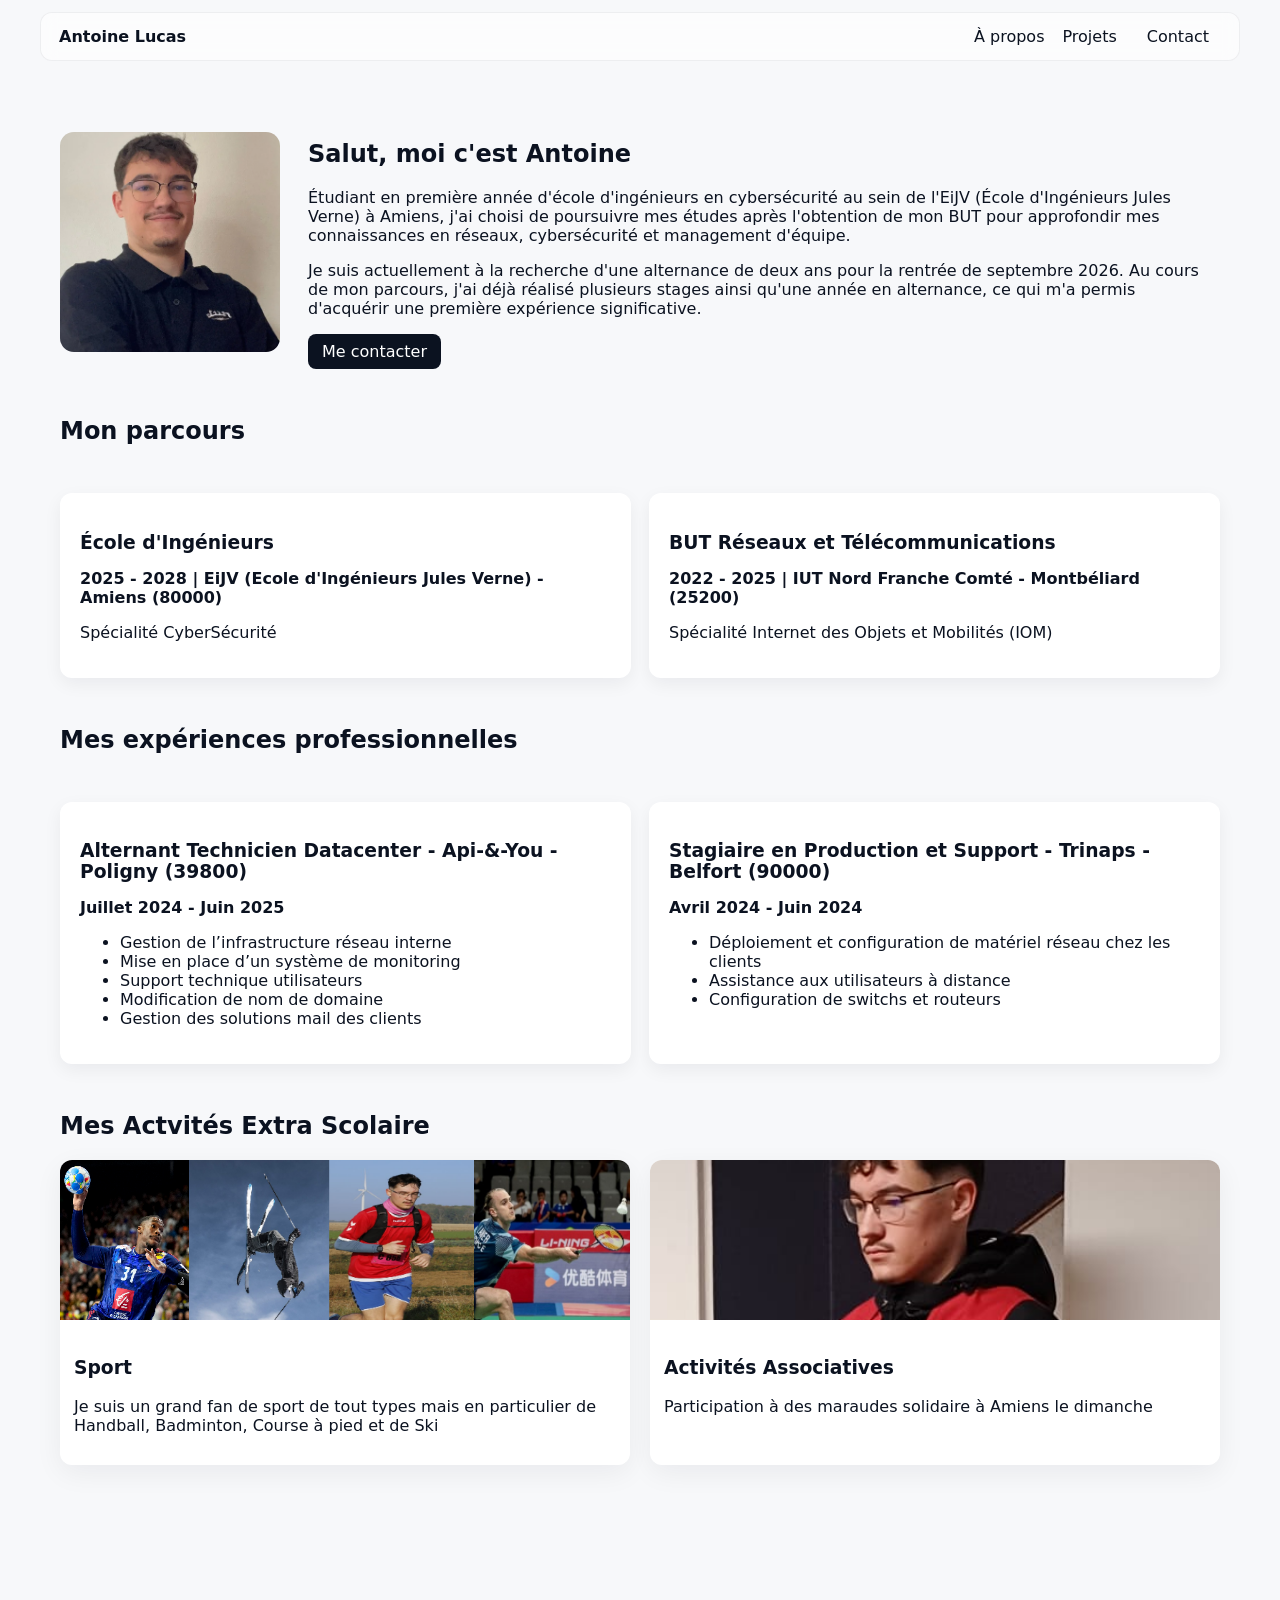
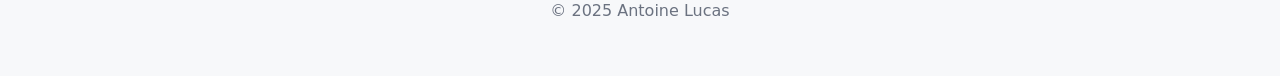
==== about.html @ 5a48b869 "Add files via upload" ====
<!doctype html>
<html lang="fr">
<head>
<meta charset="utf-8">
<meta name="viewport" content="width=device-width,initial-scale=1">
<title>À propos — Antoine Lucas</title>
<link rel="stylesheet" href="style.css">
</head>
<body>
<canvas id="starfield"></canvas>
<nav class="navbar">
<div class="nav-inner">
<a class="brand" href="index.html">Antoine Lucas</a>
<button class="nav-toggle">☰</button>
<div class="nav-links">
<a href="about.html">À propos</a>
<a href="projets.html">Projets</a>
<a href="contact.html" class="btn small">Contact</a>
</div>
</div>
</nav>

<main class="container">
<section class="about-hero">
<div class="profile">
<img src="moi.PNG" alt="Photo Antoine"/>
</div>
<div class="bio">
<h1>Salut, moi c'est Antoine</h1>
<p>Étudiant en première année d'école d'ingénieurs en cybersécurité au sein de l'EiJV (École d'Ingénieurs Jules Verne) à Amiens, j'ai choisi de poursuivre mes études après l'obtention de mon BUT pour approfondir mes connaissances en réseaux, cybersécurité et management d'équipe.</p>

<p>Je suis actuellement à la recherche d'une alternance de deux ans pour la rentrée de septembre 2026. Au cours de mon parcours, j'ai déjà réalisé plusieurs stages ainsi qu'une année en alternance, ce qui m'a permis d'acquérir une première expérience significative.</p>
<a class="btn primary" href="contact.html">Me contacter</a>
</div>
</section>

<section class="timeline" style="margin-top: 48px;">
<h2>Mon parcours</h2>
<div class="intro-grid">
<article class="feature">
<h3>École d'Ingénieurs</h3>
<p><strong>2025 - 2028 | EiJV (Ecole d'Ingénieurs Jules Verne) - Amiens (80000)</strong></p>
<p>Spécialité CyberSécurité</p>
</article>

<article class="feature">
<h3>BUT Réseaux et Télécommunications</h3>
<p><strong>2022 - 2025 | IUT Nord Franche Comté - Montbéliard (25200)</strong></p>
<p>Spécialité Internet des Objets et Mobilités (IOM)</p>
</article>
</div>
</section>

<section class="experiences" style="margin-top: 48px;">
<h2>Mes expériences professionnelles</h2>
<div class="intro-grid">
<article class="feature">
<h3>Alternant Technicien Datacenter - Api-&-You - Poligny (39800)</h3>
<p><strong>Juillet 2024 - Juin 2025</strong></p>
<ul>
<li>Gestion de l’infrastructure réseau interne</li>
<li>Mise en place d’un système de monitoring</li>
<li>Support technique utilisateurs</li>
<li>Modification de nom de domaine</li>
<li>Gestion des solutions mail des clients</li>
</ul>
</article>

<article class="feature">
<h3>Stagiaire en Production et Support - Trinaps - Belfort (90000)</h3>
<p><strong>Avril 2024 - Juin 2024</strong></p>
<ul>
<li>Déploiement et configuration de matériel réseau chez les clients</li>
<li>Assistance aux utilisateurs à distance</li>
<li>Configuration de switchs et routeurs</li>
</ul>
</article>
</div>
</section>

<section class="passions" style="margin-top: 48px;">
<h2>Mes Actvités Extra Scolaire</h2>
<div class="projects-grid">
<article class="project-card">
<img src="rr.PNG" alt="Passion 1">
<div class="project-body">
<h3>Sport</h3>
<p>Je suis un grand fan de sport de tout types mais en particulier de Handball, Badminton, Course à pied et de Ski</p>
</div>
</article>

<article class="project-card">
<img src="tt.PNG" alt="Passion 2">
<div class="project-body">
<h3>Activités Associatives</h3>
<p>Participation à des maraudes solidaire à Amiens le dimanche</p>
</div>
</article>
</div>
</section>

</main>

<footer class="site-footer">
<p>© 2025 Antoine Lucas</p>
</footer>

<script src="assets/script.js"></script>
</body>
</html>
---- style.css ----
/* Reset + base */
*{box-sizing:border-box}
html,body{height:100%}
body{
font-family: 'Inter', system-ui, -apple-system, 'Segoe UI', Roboto, 'Helvetica Neue', Arial;
margin:0; color:#0b1220; background:#f7f8fa; -webkit-font-smoothing:antialiased;
}


/* Canvas (étoiles) placé derrière tout */
#starfield{position:fixed;inset:0;z-index:-1}


/* NAVBAR (glass + centered inner) */
.navbar{position:fixed;inset:0 0 auto 0;height:72px;display:flex;align-items:center;justify-content:center;padding:12px 20px;z-index:20}
.nav-inner{width:100%;max-width:1200px;display:flex;align-items:center;justify-content:space-between;background:rgba(255,255,255,0.6);backdrop-filter:blur(8px);border-radius:12px;padding:8px 18px;border:1px solid rgba(11,18,32,0.06)}
.brand{font-weight:700;color:#0b1220;text-decoration:none}
.nav-links{display:flex;align-items:center}
.nav-links a{margin-left:18px;text-decoration:none;color:#0b1220;font-weight:500}
.nav-toggle{display:none;background:transparent;border:none;font-size:20px}
.btn{display:inline-block;padding:8px 14px;border-radius:8px;text-decoration:none}
.btn.small{padding:6px 12px}
.btn.primary{background:#0b1220;color:#fff}
.btn.ghost{background:transparent;border:1px solid rgba(11,18,32,0.08)}


/* MAIN container */
.container{max-width:1200px;margin:120px auto 80px;padding:0 20px}


/* HERO */
.hero{display:grid;grid-template-columns:1fr 420px;gap:40px;align-items:center}
.title{font-size:40px;line-height:1.02;margin:0 0 10px;color:#071127}
.lead{color:#4b5660;font-size:18px;margin-bottom:18px}
.actions{display:flex;gap:14px}


/* hero-right card */
.card{width:420px;height:280px;border-radius:12px;background:#fff;box-shadow:0 8px 30px rgba(11,18,32,0.08);overflow:hidden;display:flex;flex-direction:column}
.card img{width:100%;height:100%;object-fit:cover}
.card-caption{padding:12px;font-weight:600}


/* intro grid features */
.intro-grid{display:flex;gap:18px;margin-top:48px;flex-wrap: wrap;}
.feature{flex: 1 1 300px;background:#fff;padding:20px;border-radius:12px;flex:1;box-shadow:0 6px 18px rgba(11,18,32,0.06)}
.feature h3{margin-bottom:8px}


/* projects grid */
.projects-grid{display:grid;grid-template-columns:repeat(auto-fit,minmax(260px,1fr));gap:20px}
.project-card{background:#fff;border-radius:12px;overflow:hidden;box-shadow:0 8px 28px rgba(11,18,32,0.06)}
.project-card img{width:100%;height:160px;object-fit:cover}
.project-body{padding:14px}


/* about */
.about-hero{display:flex;gap:28px;align-items:center}
.profile img{width:220px;height:220px;border-radius:14px;object-fit:cover}


/* about */
.about-hero{display:flex;gap:28px;align-items:center}
.profile img{width:220px;height:220px;border-radius:14px;object-fit:cover}


.contact-table {
        width: 100%;
        max-width: 600px;
        margin: 2rem auto;
        border-collapse: collapse;
        background: rgba(0, 0, 0, 0.02);
        border-radius: 8px;
        overflow: hidden;
    }
    .contact-table td, .contact-table th {
        padding: 1.5rem;
        text-align: left;
        border-bottom: 1px solid rgba(0, 0, 0, 0.1);
        font-size: 1.1rem;
    }
    .contact-table th {
        width: 30%;
        color: #0b1220;
        font-weight: bold;
    }
    .contact-table td a {
        color: #0b1220;
        text-decoration: none;
        font-weight: 500;
    }
    .contact-table td a:hover {
        text-decoration: underline;
        color: #0d57d8;
    }


/* footer */
.site-footer{text-align:center;padding:40px;color:#6b7280}


/* Small screens 
@media (max-width:900px){
.hero{grid-template-columns:1fr}
.hero-right{order:-1}
.nav-toggle{display}
*/

.modal {
  position: fixed;
  inset: 0;
  background: rgba(0,0,0,0.7);
  backdrop-filter: blur(5px);
  display: flex;
  justify-content: center;
  align-items: center;
  z-index: 9999;
}

.modal.hidden {
  display: none;
}

.modal-content {
  background: #1c1f26;
  padding: 20px;
  border-radius: 12px;
  width: 90%;
  max-width: 800px;       /* agrandir la largeur pour le texte long */
  max-height: 70vh;        /* limite la hauteur à 80% de la fenêtre */
  color: white;
  overflow-y: auto;        /* active le scroll si le texte dépasse */
  animation: fadeIn 0.3s ease-out;
}

.modal-content::-webkit-scrollbar {
  width: 6px;
}

.modal-content::-webkit-scrollbar-thumb {
  background-color: rgba(255,255,255,0.3);
  border-radius: 3px;
}

.modal-content img {
  width: 100%;
  border-radius: 8px;
  margin-bottom: 15px;
}

.close-modal {
  float: right;
  font-size: 28px;
  cursor: pointer;
}

@keyframes fadeIn {
  from { transform: scale(0.8); opacity: 0; }
  to { transform: scale(1); opacity: 1; }
}

.project-card {
  cursor: pointer;
}
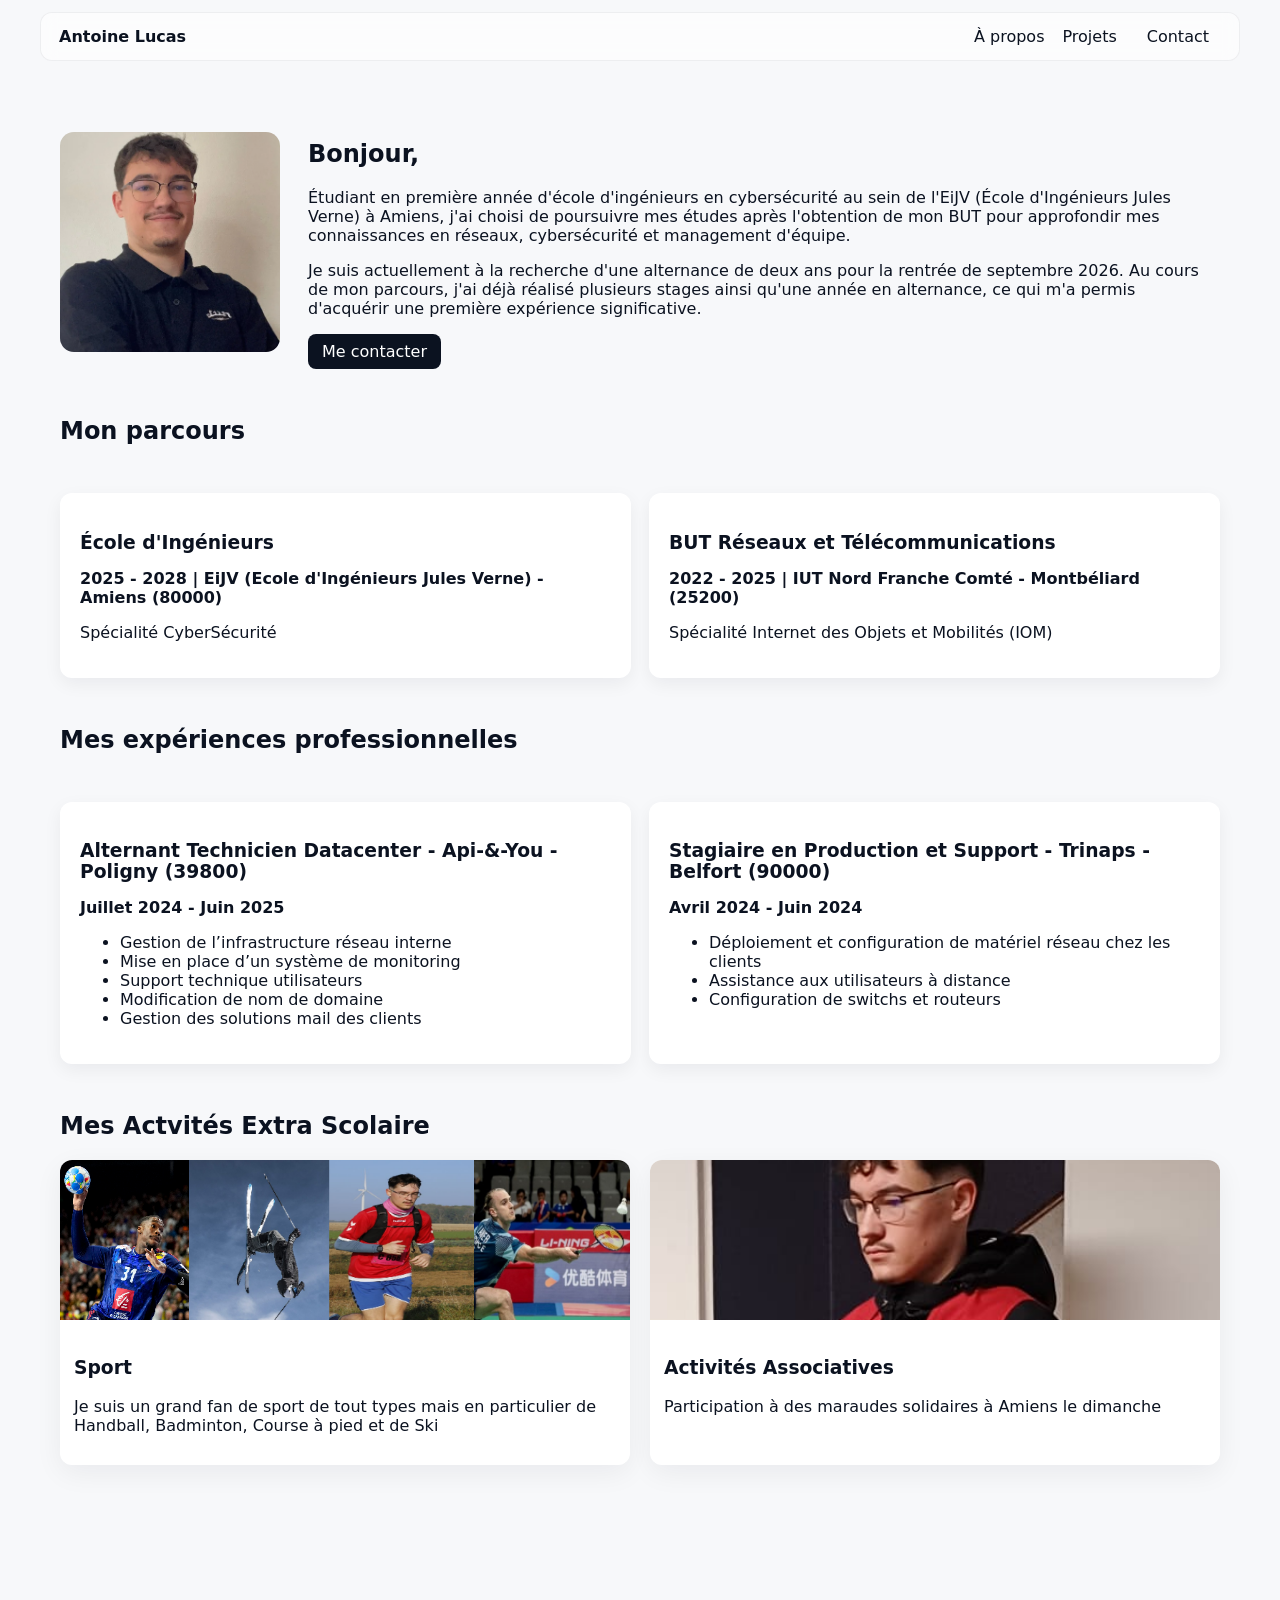
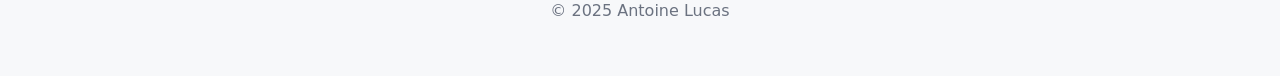
==== commit e5836fd1: "Add files via upload" ====
--- a/about.html
+++ b/about.html
@@ -26,7 +26,7 @@
 <img src="moi.PNG" alt="Photo Antoine"/>
 </div>
 <div class="bio">
-<h1>Salut, moi c'est Antoine</h1>
+<h1>Bonjour,</h1>
 <p>Étudiant en première année d'école d'ingénieurs en cybersécurité au sein de l'EiJV (École d'Ingénieurs Jules Verne) à Amiens, j'ai choisi de poursuivre mes études après l'obtention de mon BUT pour approfondir mes connaissances en réseaux, cybersécurité et management d'équipe.</p>
 
 <p>Je suis actuellement à la recherche d'une alternance de deux ans pour la rentrée de septembre 2026. Au cours de mon parcours, j'ai déjà réalisé plusieurs stages ainsi qu'une année en alternance, ce qui m'a permis d'acquérir une première expérience significative.</p>
@@ -93,7 +93,7 @@
 <img src="tt.PNG" alt="Passion 2">
 <div class="project-body">
 <h3>Activités Associatives</h3>
-<p>Participation à des maraudes solidaire à Amiens le dimanche</p>
+<p>Participation à des maraudes solidaires à Amiens le dimanche</p>
 </div>
 </article>
 </div>
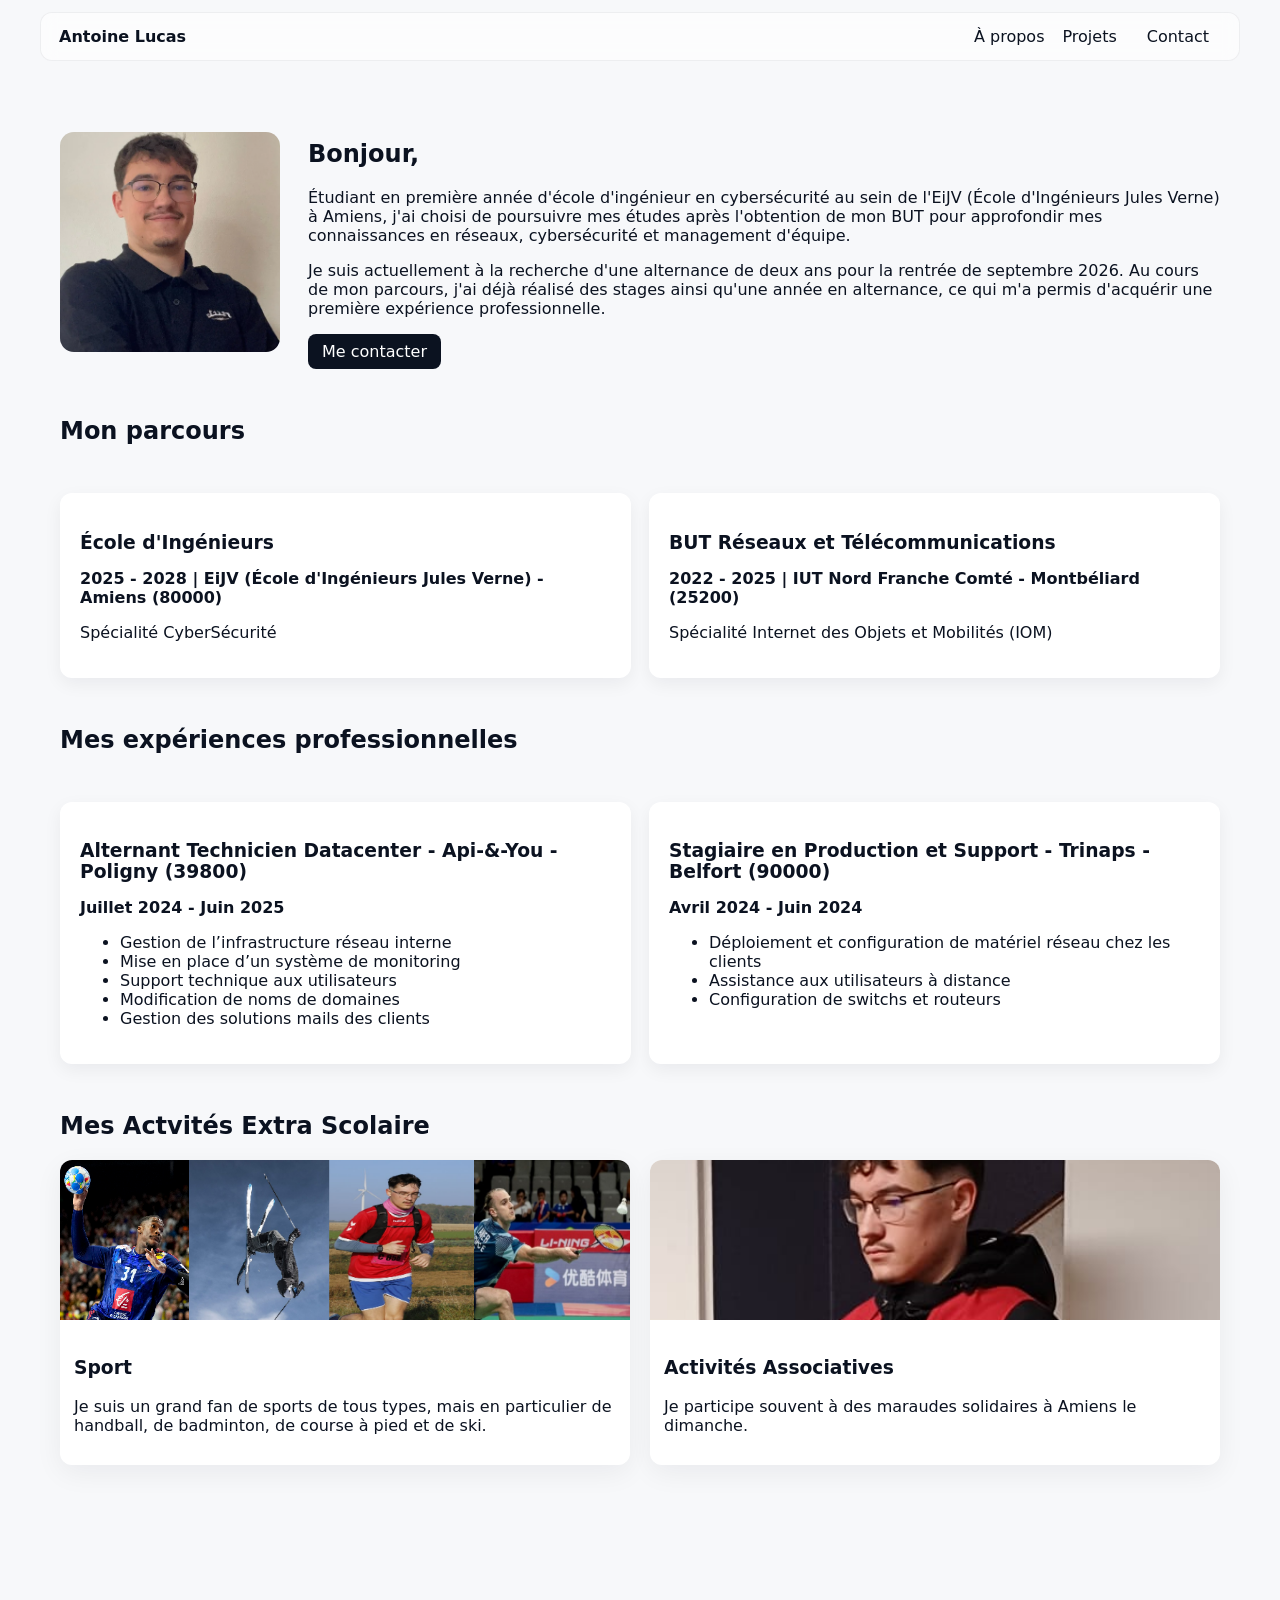
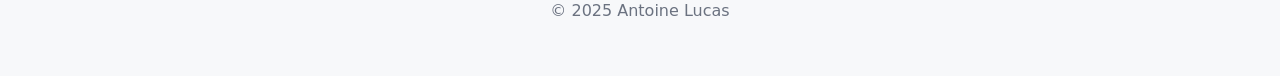
==== commit bf9de72b: "Add files via upload" ====
--- a/about.html
+++ b/about.html
@@ -27,9 +27,9 @@
 </div>
 <div class="bio">
 <h1>Bonjour,</h1>
-<p>Étudiant en première année d'école d'ingénieurs en cybersécurité au sein de l'EiJV (École d'Ingénieurs Jules Verne) à Amiens, j'ai choisi de poursuivre mes études après l'obtention de mon BUT pour approfondir mes connaissances en réseaux, cybersécurité et management d'équipe.</p>
+<p>Étudiant en première année d'école d'ingénieur en cybersécurité au sein de l'EiJV (École d'Ingénieurs Jules Verne) à Amiens, j'ai choisi de poursuivre mes études après l'obtention de mon BUT pour approfondir mes connaissances en réseaux, cybersécurité et management d'équipe.</p>
 
-<p>Je suis actuellement à la recherche d'une alternance de deux ans pour la rentrée de septembre 2026. Au cours de mon parcours, j'ai déjà réalisé plusieurs stages ainsi qu'une année en alternance, ce qui m'a permis d'acquérir une première expérience significative.</p>
+<p>Je suis actuellement à la recherche d'une alternance de deux ans pour la rentrée de septembre 2026. Au cours de mon parcours, j'ai déjà réalisé des stages ainsi qu'une année en alternance, ce qui m'a permis d'acquérir une première expérience professionnelle.</p>
 <a class="btn primary" href="contact.html">Me contacter</a>
 </div>
 </section>
@@ -39,7 +39,7 @@
 <div class="intro-grid">
 <article class="feature">
 <h3>École d'Ingénieurs</h3>
-<p><strong>2025 - 2028 | EiJV (Ecole d'Ingénieurs Jules Verne) - Amiens (80000)</strong></p>
+<p><strong>2025 - 2028 | EiJV (École d'Ingénieurs Jules Verne) - Amiens (80000)</strong></p>
 <p>Spécialité CyberSécurité</p>
 </article>
 
@@ -60,9 +60,9 @@
 <ul>
 <li>Gestion de l’infrastructure réseau interne</li>
 <li>Mise en place d’un système de monitoring</li>
-<li>Support technique utilisateurs</li>
-<li>Modification de nom de domaine</li>
-<li>Gestion des solutions mail des clients</li>
+<li>Support technique aux utilisateurs</li>
+<li>Modification de noms de domaines</li>
+<li>Gestion des solutions mails des clients</li>
 </ul>
 </article>
 
@@ -85,7 +85,7 @@
 <img src="rr.PNG" alt="Passion 1">
 <div class="project-body">
 <h3>Sport</h3>
-<p>Je suis un grand fan de sport de tout types mais en particulier de Handball, Badminton, Course à pied et de Ski</p>
+<p>Je suis un grand fan de sports de tous types, mais en particulier de handball, de badminton, de course à pied et de ski.</p>
 </div>
 </article>
 
@@ -93,7 +93,7 @@
 <img src="tt.PNG" alt="Passion 2">
 <div class="project-body">
 <h3>Activités Associatives</h3>
-<p>Participation à des maraudes solidaires à Amiens le dimanche</p>
+<p>Je participe souvent à des maraudes solidaires à Amiens le dimanche.</p>
 </div>
 </article>
 </div>
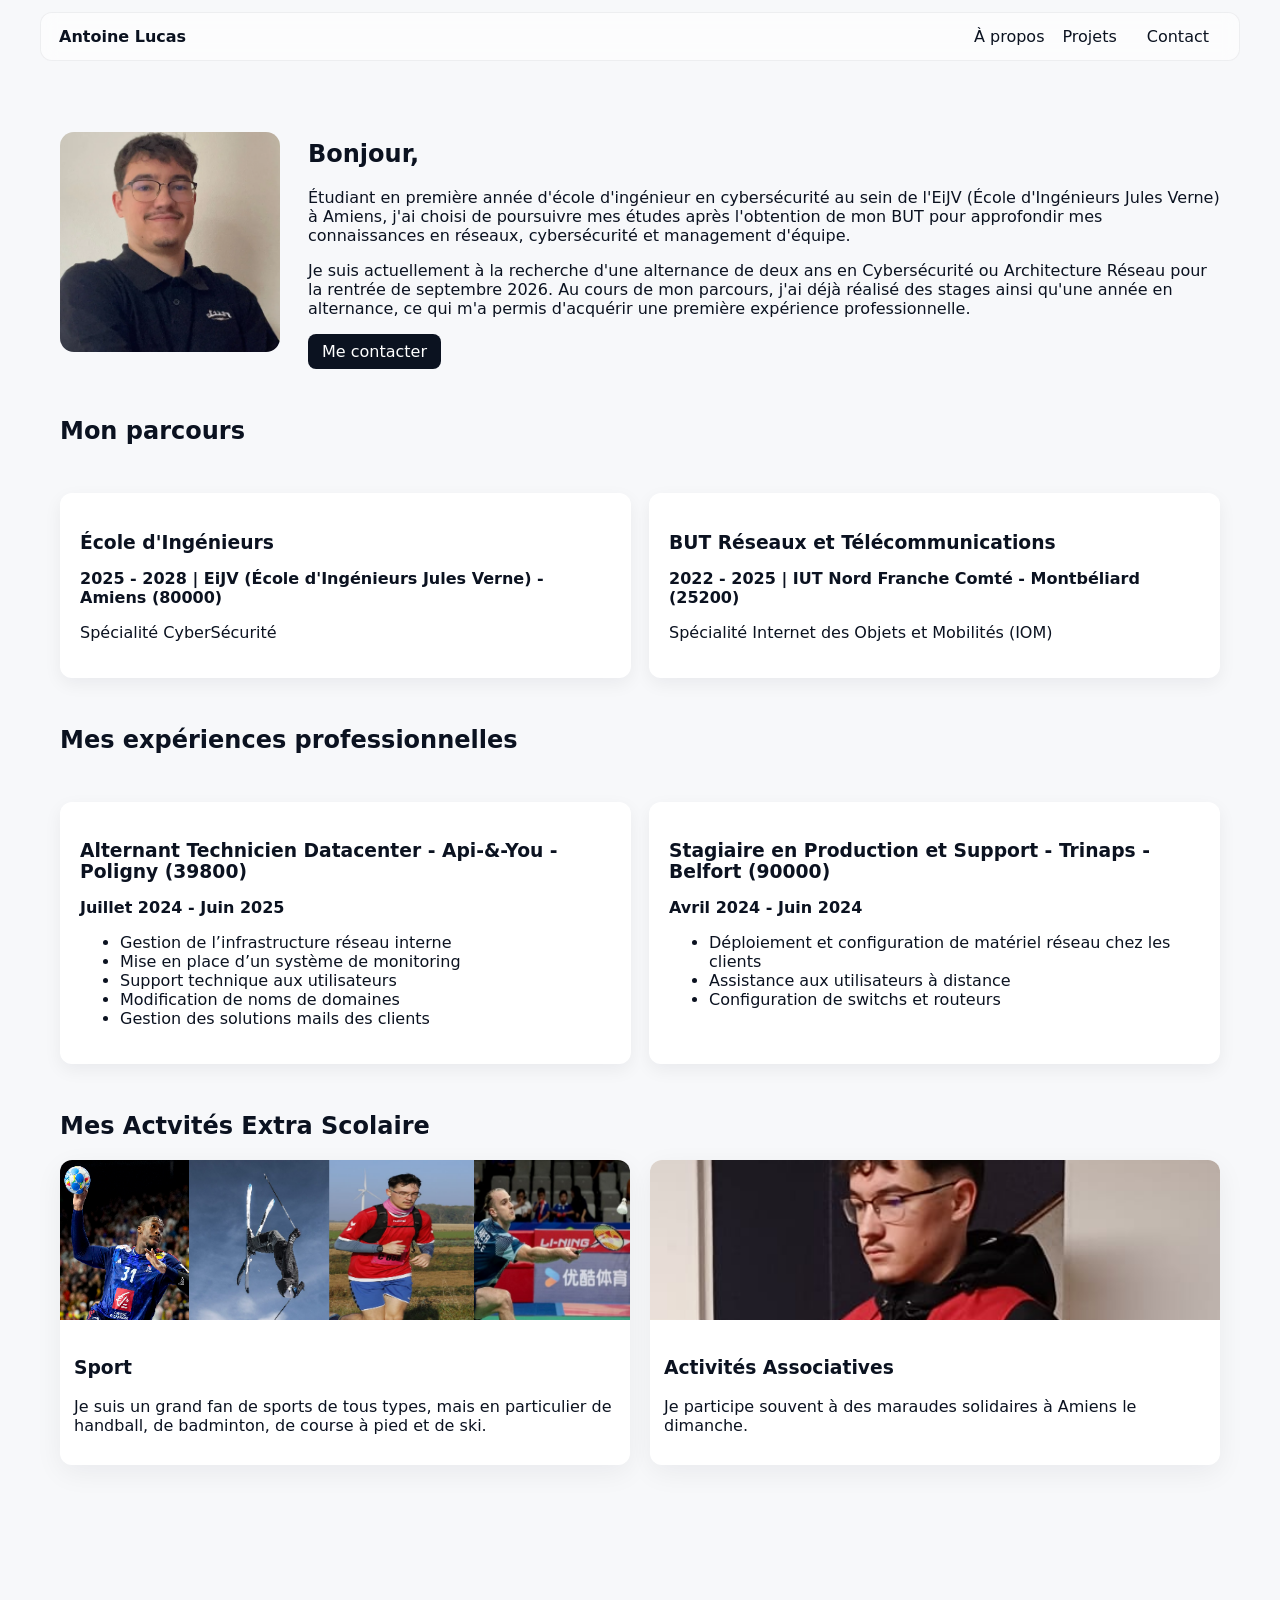
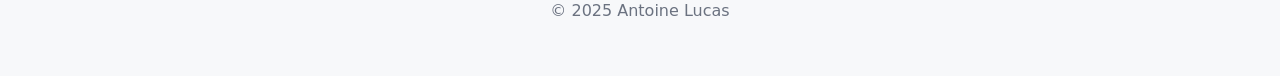
==== commit f38f272f: "Add files via upload" ====
--- a/about.html
+++ b/about.html
@@ -29,7 +29,7 @@
 <h1>Bonjour,</h1>
 <p>Étudiant en première année d'école d'ingénieur en cybersécurité au sein de l'EiJV (École d'Ingénieurs Jules Verne) à Amiens, j'ai choisi de poursuivre mes études après l'obtention de mon BUT pour approfondir mes connaissances en réseaux, cybersécurité et management d'équipe.</p>
 
-<p>Je suis actuellement à la recherche d'une alternance de deux ans pour la rentrée de septembre 2026. Au cours de mon parcours, j'ai déjà réalisé des stages ainsi qu'une année en alternance, ce qui m'a permis d'acquérir une première expérience professionnelle.</p>
+<p>Je suis actuellement à la recherche d'une alternance de deux ans en Cybersécurité ou Architecture Réseau pour la rentrée de septembre 2026. Au cours de mon parcours, j'ai déjà réalisé des stages ainsi qu'une année en alternance, ce qui m'a permis d'acquérir une première expérience professionnelle.</p>
 <a class="btn primary" href="contact.html">Me contacter</a>
 </div>
 </section>
